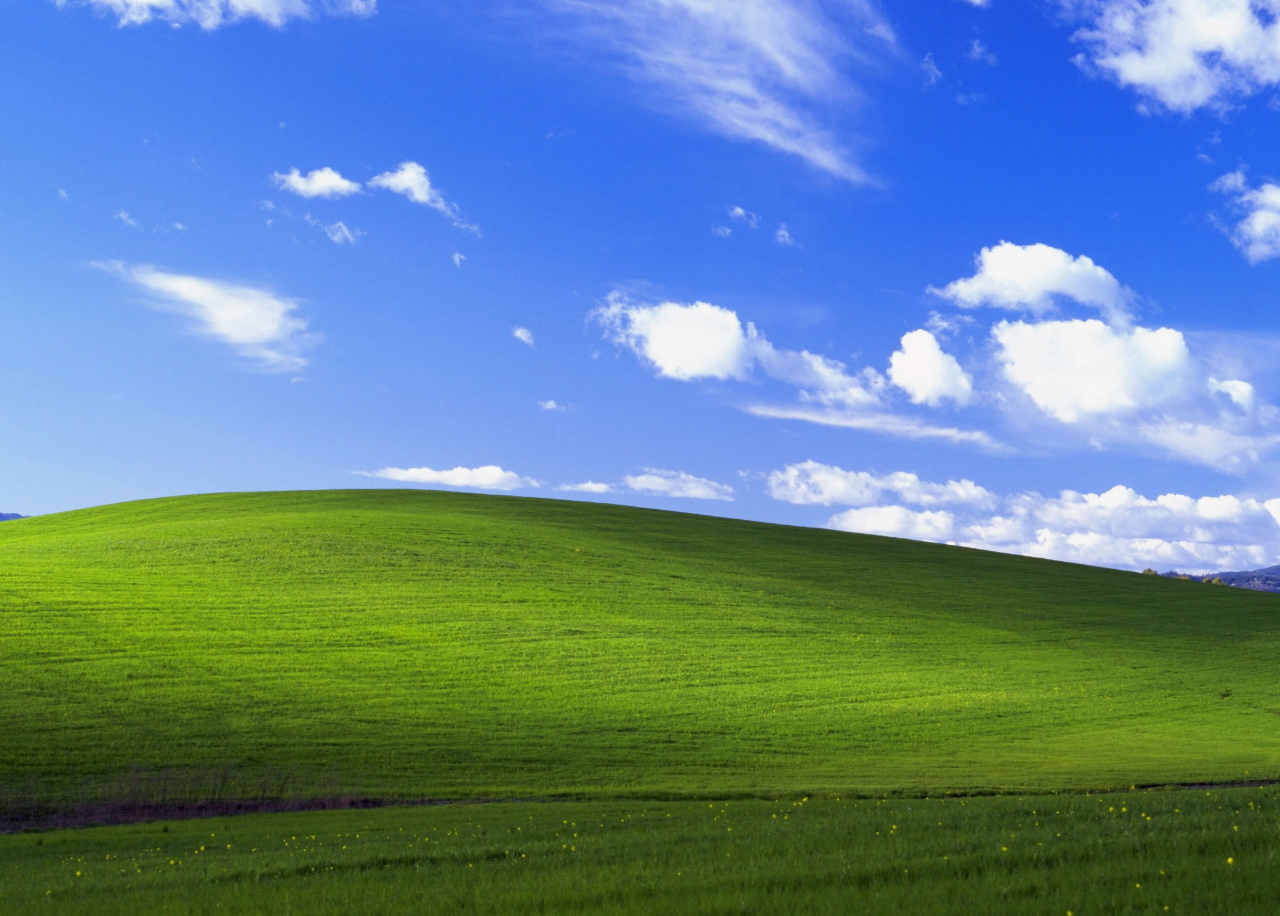
==== pages/index.html @ 1415331a "[BASE] Ajout de la base du site + background" ====
<!DOCTYPE html>
<html lang="fr">

<head>
    <meta charset="UTF-8">
    <meta name="viewport" content="width=device-width, initial-scale=1.0">
    <title>MSN2.0</title>

    <link href="/images/favicon.ico" rel="icon" type="image/x-icon" />

    <!-- CSS: -->
    <link href="/css/base.css" rel="stylesheet" />

    <!-- JavaScript: -->
    <script src="/js/base.js"></script>
</head>

<body>

</body>

</html>
---- css/base.css ----
@font-face {
    font-family: "Pixelated Elegance";
    src:
        url("/css/fonts/Elevatia.ttf") format("truetype"),
        url("/css/fonts/ElevatiaItalic.ttf") format("truetype");
    font-weight: normal;
    font-style: normal;
    font-display: swap;
}

/* -------------------------------------------------------- */
/* VARIABLES */
/* -------------------------------------------------------- */

/* Variables are used like this: var(--text-color) */
:root {
    /* Background Colors: */
    --background-color: #f9ebe0;
    --content-background-color: #f9ebe0;
    --sidebar-background-color: #793763;
    --tag-color: #f9ebe0;

    /* Text Colors: */
    --text-color: #6e400b;
    --sidebar-text-color: #f9ebe0;
    --link-color: #f9ebe0;
    --link-color-hover: #f9e0cd;
    --link-color-active: rgb(255, 221, 191);
    --border-color: #430b6e;

    /* Text: */
    --font: "Pixelated Elegance", 'Hiragino Kaku Gothic Pro', Osaka, 'MS Gothic', 'Noto Sans CJK JP', TakaoPGothic, sans-serif;
    --heading-font: "Pixelated Elegance", 'Hiragino Kaku Gothic Pro', Osaka, 'MS Gothic', 'Noto Sans CJK JP', TakaoPGothic, sans-serif;
    --font-size: 15px;

    /* Other Settings: */
    --margin: 10px;
    --padding: 20px;
    --border: 2px solid #000000;
    --round-borders: 0px;
    --sidebar-width: 200px;

    /* cursor */
    --cursor: url("/images/pinkcursor.cur"), auto;
    --pointer: url("/images/cursorselect.cur"), auto;
}


/* -------------------------------------------------------- */
/* BASICS */
/* -------------------------------------------------------- */

* {
    box-sizing: border-box;
}

body {
    display: flex;
    align-items: flex-start;
    margin-left: 19.5%;
    min-height: 100vh;
    font-size: var(--font-size);
    padding: var(--margin);
    color: var(--text-color);
    font-family: var(--font);
    line-height: 1.2;
    background: var(--background-color);
    background-image: url("/images/background.jpg");
    background-size: cover;
    cursor: var(--cursor);
    overflow: hidden;
}

::selection {
    /* (Text highlighted by the user) */
    background: rgba(0, 0, 0, 0.2);
}

/* -------------------------------------------------------- */
/* LAYOUT */
/* -------------------------------------------------------- */

.layout {
    width: 1000px;
    display: grid;
    grid-gap: var(--margin);
    grid-template: "header header header" auto "leftSidebar main rightSidebar" auto "footer footer footer" auto / var(--sidebar-width) auto;
}

main {
    grid-area: main;
    overflow-y: auto;
    padding: var(--padding);
    background: var(--content-background-color);
    border: var(--border);
    border-radius: var(--round-borders);
}

/* -------------------------------------------------------- */
/* CONTENT IMAGES */
/* -------------------------------------------------------- */

.image {
    display: block;
    width: auto;
    height: auto;
    max-width: 100%;
}

.full-width-image {
    display: block;
    width: 100%;
    height: auto;
}

.images {
    display: flex;
    width: calc(100% + 5px + 5px);
    margin-left: -5px;
    margin-right: -5px;
}

.images img {
    width: 100%;
    height: auto;
    padding: 5px;
    margin: 0;
    overflow: hidden;
}

/* -------------------------------------------------------- */
/* HEADER */
/* -------------------------------------------------------- */

header {
    grid-area: header;
    font-size: 1.2em;
}

.header-content {
    padding: var(--padding);
}

.header-title {
    font-family: var(--heading-font);
    font-size: 1.5em;
    font-weight: bold;
}

.header-image img {
    width: 100%;
    height: auto;
}

/* -------------------------------------------------------- */
/*?                    SIDEBARS                             */
/* -------------------------------------------------------- */

aside {
    grid-area: aside;
    overflow: hidden;
    background: transparent;
    padding: var(--padding);
    color: var(--sidebar-text-color);
}

aside>div {
    margin: -10%;
    padding: 30px 10px;
    position: relative;
    height: fit-content;
}

.sidebar-section {
    border: var(--border);
    background: var(--sidebar-background-color);
}

.left-sidebar {
    grid-area: leftSidebar;
}

.sidebar-title {
    font-weight: bold;
    font-size: 1.2em;
    font-family: var(--heading-font);
    left: 15px;
}

.sidebar-section>.sidebar-title {
    position: absolute;
    top: -1.3em;
}

.sidebar-section:not(:last-child) {
    margin-bottom: 3em;
}

.sidebar-section:first-child {
    margin-top: 0.0em;
}

.sidebar-section ul,
.sidebar-section ol {
    padding-left: 1.5em;
}

.sidebar-section>*:not(p):not(ul):not(ol):not(blockquote) {
    margin-top: 10px;
}

/* ------------------------------ */
/*? Right
/* ------------------------------ */

.right-sidebar {
    grid-area: rightSidebar;
    width: 180px;
}

.right-sidebar a {
    margin-left: 35%;
}

/* Site Button: */

.site-button {
    display: flex;
    flex-wrap: wrap;
}

.site-button textarea {
    font-family: monospace;
    font-size: 0.7em;
}

.site-button div {
    box-sizing: border-box;
    width: calc(50% - 10px);
    margin: 5px;
}

.site-button img {
    width: 100%;

}

/* -------------------------------------------------------- */
/*? FOOTER */
/* -------------------------------------------------------- */

footer {
    grid-area: footer;
    border-radius: var(--round-borders);
    overflow: hidden;
    font-size: 0.75em;
    font-weight: bold;
    padding: 15px;
    display: flex;
    justify-content: center;
    color: var(--background-color);
    font-family: var(--font);
    text-align: center;
}

li>a {
    color: var(--link-color);
}

details {
    margin-bottom: 5%;
}

summary {
    margin-bottom: 2%;
}

a {
    text-decoration: none;
}

a:hover {
    cursor: var(--pointer);
}


/* -------------------------------------------------------- */
/*? CONTENT */
/* -------------------------------------------------------- */

main {
    line-height: 1.5;
    width: 700px;
}

main p,
main .image,
main .full-width-image,
main .two-columns {
    margin: 0.75em 0;
}

main ol,
main ul {
    margin: 0.5em 0;
    padding-left: 1.5em;
}

main ol li,
main ul li {
    margin-bottom: 0.2em;
    line-height: 1.3;
}

main ol {
    padding-left: 2em;
}

main blockquote {
    background: rgba(0, 0, 0, 0.1);
    padding: 15px;
    margin: 1em 0;
    border-radius: 10px;
}

main pre {
    margin: 1em 0 1.5em;
}

main code {
    text-transform: none;
}

main center {
    margin: 1em 0;
    padding: 0 1em;
}

main hr {
    border: 0;
    border-top: var(--border);
    margin: 1.5em 0;
}

.tab {
    margin-left: 1.5em;
}

/* -------------------------------------------------------- */
/*? HEADINGS: */
/* -------------------------------------------------------- */

main h1,
main h2,
main h3,
main h4,
main h5,
main h6 {
    font-family: "Pixelated Elegance", "Kuchibue", "rainyhearts", monospace, sans-serif;
    margin-bottom: 0;
    line-height: 1.5;
}

main h1:first-child,
main h2:first-child,
main h3:first-child,
main h4:first-child,
main h5:first-child,
main h6:first-child {
    margin-top: 0;
}

main h1 {
    font-size: 1.5em;
}

main h2 {
    font-size: 1.4em;
}

main h3 {
    font-size: 1.3em;
}

main h4 {
    font-size: 1.2em;
}

main h5 {
    font-size: 1.1em;
}

main h6 {
    font-size: 1em;
}

/* COLUMNS: */

.two-columns {
    display: flex;
}

.two-columns>* {
    flex: 1 1 0;
    margin: 0;
}

.two-columns>*:first-child {
    padding-right: 0.75em;
}

.two-columns>*:last-child {
    padding-left: 0.75em;
}



/* -------------------------------------------------------- */
/* ACCESSIBILITY */
/* -------------------------------------------------------- */

/* please do not remove this. */

#skip-to-content-link {
    position: fixed;
    top: 0;
    left: 0;
    display: inline-block;
    padding: 0.375rem 0.75rem;
    line-height: 1;
    font-size: 1.25rem;
    background-color: var(--content-background-color);
    color: var(--text-color);
    transform: translateY(-3rem);
    transition: transform 0.1s ease-in;
    z-index: 99999999999;
}

#skip-to-content-link:focus,
#skip-to-content-link:focus-within {
    transform: translateY(0);
}

/* -------------------------------------------------------- */
/*? MOBILE RESPONSIVE */
/* -------------------------------------------------------- */

/* CSS Code for devices < 800px */
@media (max-width: 800px) {
    body {
        font-size: 9px;
    }

    .layout {
        grid-template: "header" auto "leftSidebar" auto "main" auto/1fr;
        /* Confused by the grid? Check out my tutorial: https://petrapixel.neocities.org/coding/positioning-tutorial#grid */
    }

    .right-sidebar {
        display: none;
    }

    marquee {
        display: none;
    }

    #skip-to-content-link {
        font-size: 1rem;
    }
}
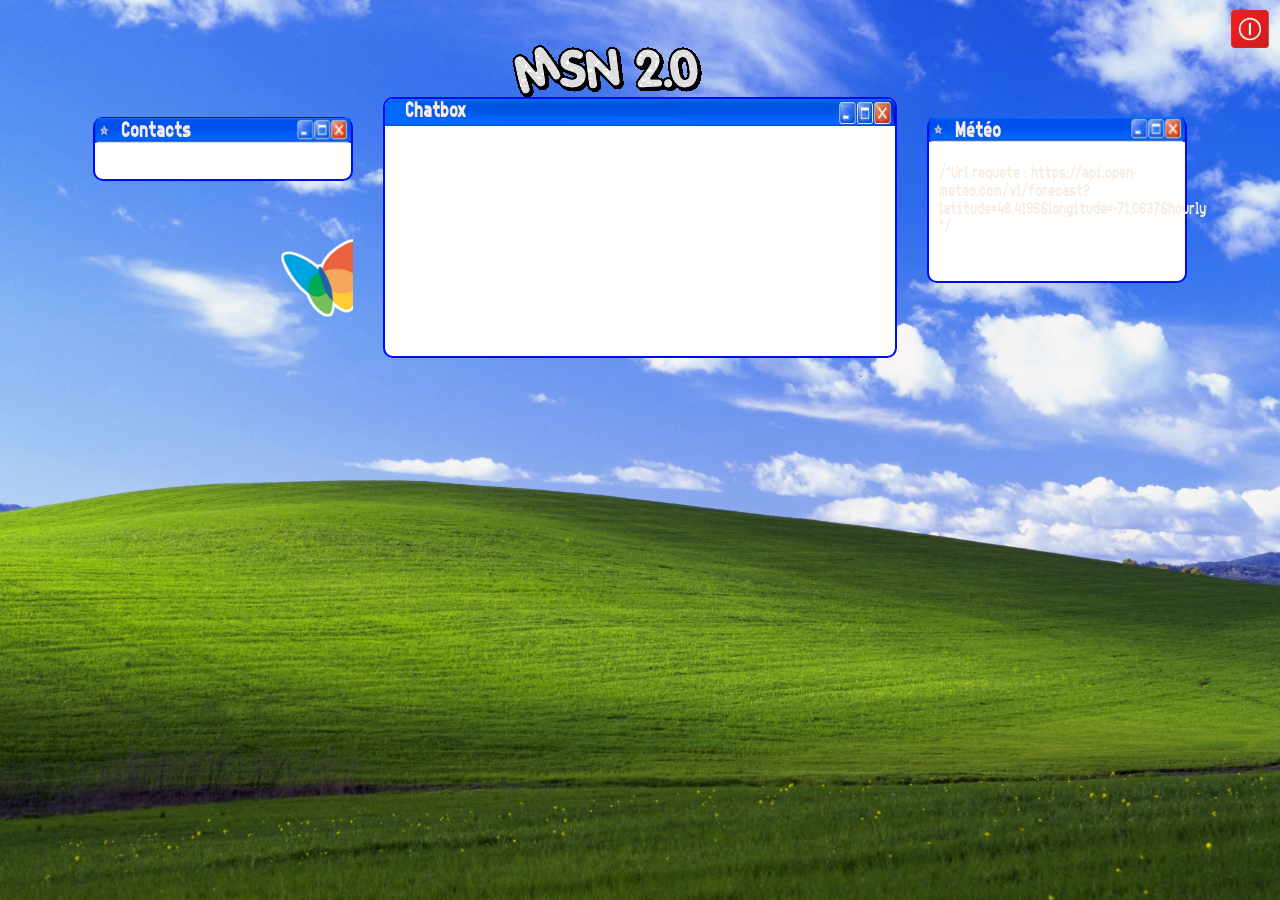
==== commit 82ef8564: "[HTML] definition des parties minimale du site" ====
--- a/pages/index.html
+++ b/pages/index.html
@@ -2,9 +2,14 @@
 <html lang="fr">
 
 <head>
+
+    <title>MSN2.0</title>
+
+    <meta content="MSN2.0" name="description" />
+
+    <!-- Setting character encoding and viewport size. Do not remove. -->
     <meta charset="UTF-8">
-    <meta name="viewport" content="width=device-width, initial-scale=1.0">
-    <title>MSN2.0</title>
+    <meta name="viewport" content="width=device-width, initial-scale=1.0" />
 
     <link href="/images/favicon.ico" rel="icon" type="image/x-icon" />
 
@@ -13,10 +18,62 @@
 
     <!-- JavaScript: -->
     <script src="/js/base.js"></script>
+
 </head>
 
 <body>
+    <a href="#content" id="skip-to-content-link">Skip to content</a>
 
+    <div class="layout">
+        <!-- =============================================== -->
+        <!-- HEADER -->
+        <!-- =============================================== -->
+        <header>
+            <div id="sticker">
+                <img src="/images/title.gif" name="websiteTitle" align="left">
+            </div>
+            <div class="header-image">
+                <img src="/images/logout.png">
+            </div>
+        </header>
+        <main id="content">
+
+            <div class="main-title">Chatbox</div>
+            <!-- =============================================== -->
+            <!-- MAIN CONTENT -->
+            <!-- =============================================== -->
+            <section>
+
+            </section>
+
+        </main>
+
+        <!-- =============================================== -->
+        <!-- LEFT SIDEBAR -->
+        <!-- =============================================== -->
+
+        <aside class="left-sidebar">
+
+            <div class="sidebar-section">
+                <div class="sidebar-title">Contacts</div>
+            </div>
+
+            <marquee>
+                <img src="/images/papillon.png" alt="papillon" width=40%>
+            </marquee>
+        </aside>
+
+        <aside class="right-sidebar">
+            <div class="sidebar-section">
+                <div class="sidebar-title">Météo</div>
+                <p>/*Url requete : https://api.open-meteo.com/v1/forecast?latitude=48.4196&longitude=-71.0637&hourly=temperature_2m,weather_code&timezone=auto&forecast_days=1 */</p>
+            </div>
+    </div>
+    </aside>
+
+    </div>
+
+    <script src="/js/drag.js"></script>
 </body>
 
 </html>
--- a/css/base.css
+++ b/css/base.css
@@ -17,12 +17,13 @@
     /* Background Colors: */
     --background-color: #f9ebe0;
     --content-background-color: #f9ebe0;
-    --sidebar-background-color: #793763;
+    --sidebar-background-color: #e9e4e4;
     --tag-color: #f9ebe0;
 
     /* Text Colors: */
     --text-color: #6e400b;
     --sidebar-text-color: #f9ebe0;
+    --title-color:#f9ebe0;
     --link-color: #f9ebe0;
     --link-color-hover: #f9e0cd;
     --link-color-active: rgb(255, 221, 191);
@@ -36,9 +37,9 @@
     /* Other Settings: */
     --margin: 10px;
     --padding: 20px;
-    --border: 2px solid #000000;
-    --round-borders: 0px;
-    --sidebar-width: 200px;
+    --border: 2px solid #0008ff;
+    --round-borders: 10px;
+    --sidebar-width: 300px;
 
     /* cursor */
     --cursor: url("/images/pinkcursor.cur"), auto;
@@ -57,14 +58,14 @@
 body {
     display: flex;
     align-items: flex-start;
-    margin-left: 19.5%;
+    justify-content: center;
     min-height: 100vh;
     font-size: var(--font-size);
+    margin: 0;
     padding: var(--margin);
     color: var(--text-color);
     font-family: var(--font);
     line-height: 1.2;
-    background: var(--background-color);
     background-image: url("/images/background.jpg");
     background-size: cover;
     cursor: var(--cursor);
@@ -76,15 +77,39 @@
     background: rgba(0, 0, 0, 0.2);
 }
 
+mark {
+    /* Text highlighted by using the <mark> element */
+    text-shadow: 1px 1px 4px var(--link-color);
+    background-color: inherit;
+    color: var(--text-color);
+}
+
+/* Links: */
+a {
+    text-decoration: underline;
+}
+
+a,
+a:visited {
+    color: var(--link-color);
+}
+
+a:hover,
+a:focus {
+    color: var(--link-color-hover);
+    text-decoration: none;
+}
+
 /* -------------------------------------------------------- */
 /* LAYOUT */
 /* -------------------------------------------------------- */
 
+
 .layout {
-    width: 1000px;
+    width: 90%;
     display: grid;
     grid-gap: var(--margin);
-    grid-template: "header header header" auto "leftSidebar main rightSidebar" auto "footer footer footer" auto / var(--sidebar-width) auto;
+    grid-template: "header header header" auto "leftSidebar main rightSidebar" auto "footer footer footer" auto / var(--sidebar-width) auto var(--sidebar-width);
 }
 
 main {
@@ -94,6 +119,32 @@
     background: var(--content-background-color);
     border: var(--border);
     border-radius: var(--round-borders);
+    position: relative;
+    padding: 20px;
+    background-color: #fff;
+}
+
+main::before {
+    content: "";
+    position: absolute;
+    top: -1%;
+    left: 0;
+    width: 100%;
+    height: 30px;
+    background: url('/images/window_frame1.jpg') no-repeat center;
+    background-size: 100% 100%;
+}
+
+.main-title {
+    font-weight: bold;
+    font-size: 1.2em;
+    font-family: var(--heading-font);
+    color: var(--title-color);
+}
+
+main>.main-title {
+    position: absolute;
+    top: -0.1em;
 }
 
 /* -------------------------------------------------------- */
@@ -135,21 +186,28 @@
 header {
     grid-area: header;
     font-size: 1.2em;
-}
-
-.header-content {
-    padding: var(--padding);
-}
-
-.header-title {
-    font-family: var(--heading-font);
-    font-size: 1.5em;
-    font-weight: bold;
+    display: flex;
+    justify-content: flex-end;
+    margin-right: -5.5%;
+    margin-bottom: 3%;
+}
+
+.header-image {
+    width: clamp(1.5rem, 3vw, 6rem);
 }
 
 .header-image img {
     width: 100%;
     height: auto;
+}
+
+#sticker {
+    position: absolute;
+    z-index: 999;
+    cursor: move;
+    right: 45%;
+    top:5%;
+    transform: rotate(0deg);
 }
 
 /* -------------------------------------------------------- */
@@ -165,31 +223,40 @@
 }
 
 aside>div {
-    margin: -10%;
     padding: 30px 10px;
     position: relative;
     height: fit-content;
 }
 
 .sidebar-section {
-    border: var(--border);
-    background: var(--sidebar-background-color);
-}
-
-.left-sidebar {
-    grid-area: leftSidebar;
+    position: relative;
+    background-color: #fff;
+    border:var(--border);
+    border-radius: var(--round-borders);
+}
+
+/* Creating the top image border */
+.sidebar-section::before {
+    content: "";
+    position: absolute;
+    top: -1%;
+    left: 0;
+    width: 100%;
+    height: 25px;
+    background: url('/images/window_frame2.png') no-repeat center;
+    background-size: 100% 100%;
 }
 
 .sidebar-title {
     font-weight: bold;
     font-size: 1.2em;
     font-family: var(--heading-font);
-    left: 15px;
+    left: 10%;
 }
 
 .sidebar-section>.sidebar-title {
     position: absolute;
-    top: -1.3em;
+    top: -0.5em;
 }
 
 .sidebar-section:not(:last-child) {
@@ -210,39 +277,15 @@
 }
 
 /* ------------------------------ */
-/*? Right
+/*? Sides
 /* ------------------------------ */
 
 .right-sidebar {
     grid-area: rightSidebar;
-    width: 180px;
-}
-
-.right-sidebar a {
-    margin-left: 35%;
-}
-
-/* Site Button: */
-
-.site-button {
-    display: flex;
-    flex-wrap: wrap;
-}
-
-.site-button textarea {
-    font-family: monospace;
-    font-size: 0.7em;
-}
-
-.site-button div {
-    box-sizing: border-box;
-    width: calc(50% - 10px);
-    margin: 5px;
-}
-
-.site-button img {
-    width: 100%;
-
+}
+
+.left-sidebar {
+    grid-area: leftSidebar;
 }
 
 /* -------------------------------------------------------- */
@@ -290,7 +333,17 @@
 
 main {
     line-height: 1.5;
-    width: 700px;
+}
+
+main a,
+main a:visited {
+    color: var(--link-color);
+}
+
+main a:hover,
+main a:focus {
+    color: var(--link-color-hover);
+    text-decoration-style: wavy;
 }
 
 main p,
@@ -342,13 +395,7 @@
     margin: 1.5em 0;
 }
 
-.tab {
-    margin-left: 1.5em;
-}
-
-/* -------------------------------------------------------- */
-/*? HEADINGS: */
-/* -------------------------------------------------------- */
+/* HEADINGS: */
 
 main h1,
 main h2,
@@ -356,7 +403,7 @@
 main h4,
 main h5,
 main h6 {
-    font-family: "Pixelated Elegance", "Kuchibue", "rainyhearts", monospace, sans-serif;
+    font-family: var(--heading-font);
     margin-bottom: 0;
     line-height: 1.5;
 }
